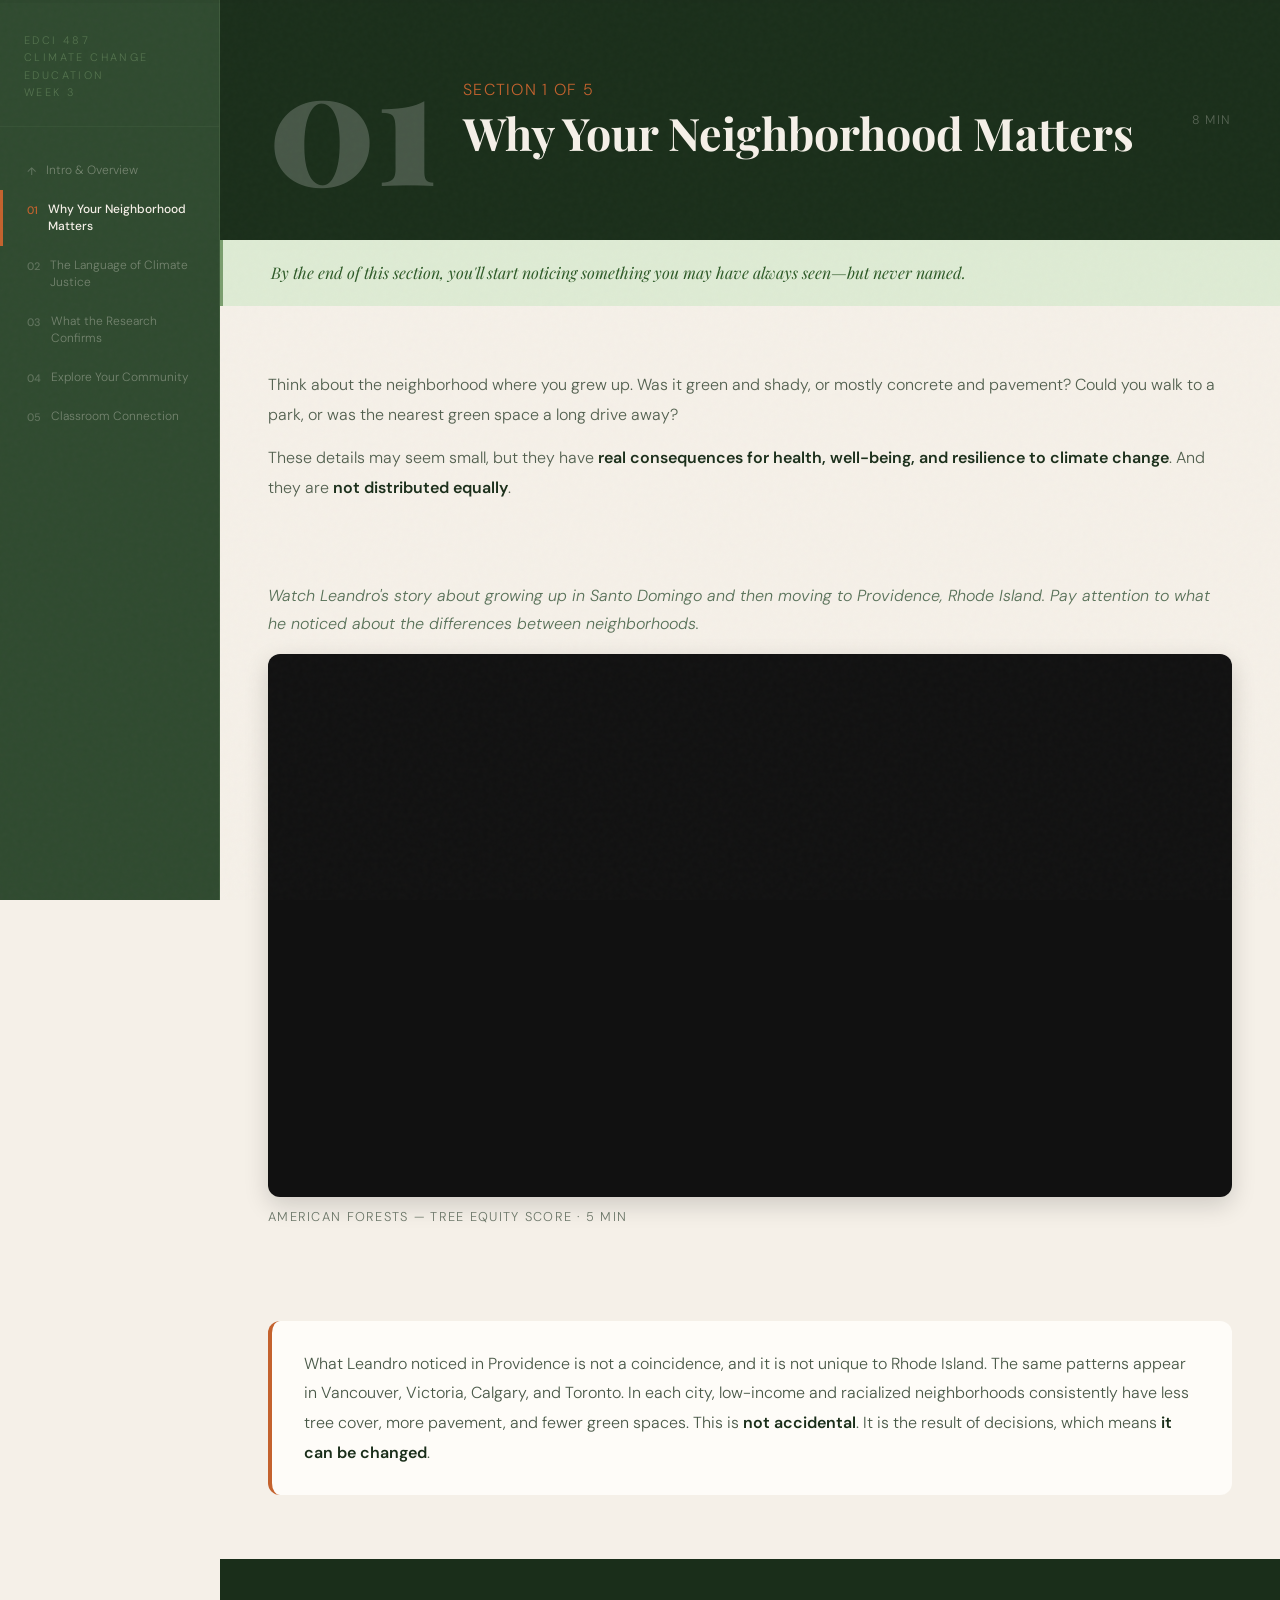
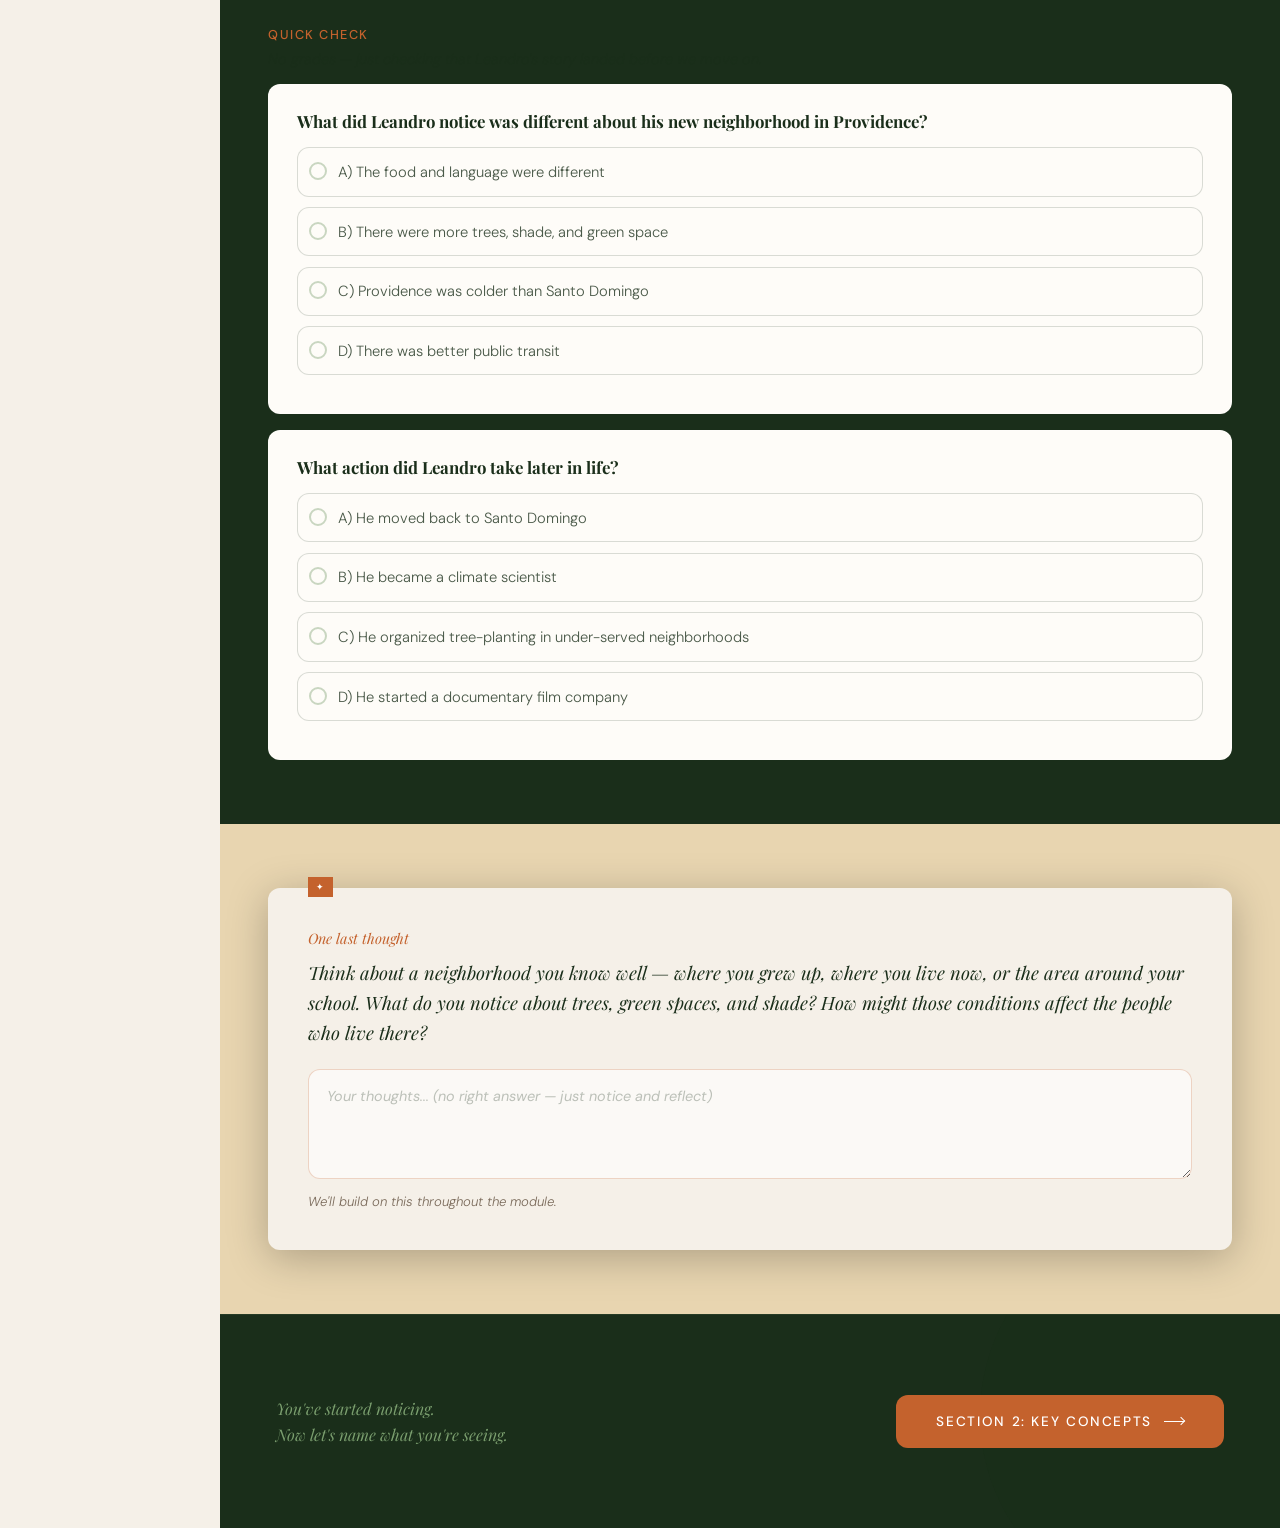
==== section1.html @ ee35823c "feat: first commit" ====
<!DOCTYPE html>
<html lang="en">
<head>
<meta charset="UTF-8"/>
<meta name="viewport" content="width=device-width, initial-scale=1.0"/>
<title>Section 1: Why Your Neighborhood Matters — EDCI 487 Week 3</title>
<link href="https://fonts.googleapis.com/css2?family=Playfair+Display:ital,wght@0,400;0,700;0,900;1,400;1,700&family=DM+Sans:ital,wght@0,300;0,400;0,500;1,300&display=swap" rel="stylesheet"/>
<style>
:root {
  --forest:#1a2e1a;
  --near-black:#1c1a14;
  --moss:#4a6741;
  --earth:#3d2b1f;
  --earth-soft:#4a3425;
  --sage:#7a9e6e;
  --sage-pale:#deebd4;
  --clay:#c4622d;
  --ember:#e8874a;
  --sand:#e8d5b0;
  --cream:#f5f0e8;
  --white:#fefcf8;
  --text:#1a2e1a;
  --muted:#7a6a5a;
}

*,*::before,*::after{box-sizing:border-box;margin:0;padding:0}
html{scroll-behavior:smooth}
body{font-family:'DM Sans',sans-serif;font-weight:300;background:var(--cream);color:var(--text);overflow-x:hidden}

body::after{
  content:'';position:fixed;inset:0;
  background-image:url("data:image/svg+xml,%3Csvg viewBox='0 0 200 200' xmlns='http://www.w3.org/2000/svg'%3E%3Cfilter id='n'%3E%3CfeTurbulence type='fractalNoise' baseFrequency='0.9' numOctaves='4' stitchTiles='stitch'/%3E%3C/filter%3E%3Crect width='100%25' height='100%25' filter='url(%23n)' opacity='0.025'/%3E%3C/svg%3E");
  pointer-events:none;z-index:999;
}

.progress-bar{position:fixed;top:0;left:0;right:0;height:3px;background:rgba(26,46,26,0.08);z-index:200}
.progress-fill{height:100%;width:0%;background:linear-gradient(90deg,var(--clay),var(--ember));transition:width .15s ease}

.sidebar{position:fixed;top:0;left:0;width:220px;height:100vh;background:#2f4a2f;border-right:1px solid rgba(122,158,110,0.2);z-index:100;display:flex;flex-direction:column;padding:2rem 0;overflow-y:auto}
.sidebar-logo{font-size:.68rem;letter-spacing:.22em;text-transform:uppercase;color:rgba(122,158,110,0.5);padding:0 1.5rem 1.5rem;border-bottom:1px solid rgba(122,158,110,0.1);margin-bottom:1.5rem;line-height:1.6}
.nav-item{display:flex;align-items:flex-start;gap:.6rem;padding:.7rem 1.5rem;text-decoration:none;border-left:3px solid transparent;transition:all .2s;cursor:pointer}
.nav-item:hover{background:rgba(245,240,232,0.04)}
.nav-item.active{border-left-color:var(--clay)}
.nav-num{font-size:.68rem;font-weight:500;color:rgba(245,240,232,0.25);flex-shrink:0;margin-top:2px}
.nav-item.active .nav-num{color:var(--clay)}
.nav-label{font-size:.75rem;font-weight:300;line-height:1.4;color:rgba(245,240,232,0.35)}
.nav-item.active .nav-label{color:var(--cream);font-weight:500}

.main{margin-left:220px;min-height:100vh}
.block-inner{width:min(980px,100%);margin:0 auto}

.section-header{background:var(--forest);padding:2.5rem 3rem}
.section-header-row{display:flex;align-items:center;gap:1.5rem;text-align:left}
.sh-number{font-family:'Playfair Display',serif;font-size:10rem;font-weight:900;color:rgba(255,255,255,0.2);line-height:1;flex-shrink:0;user-select:none}
.sh-center{flex:1}
.sh-label{font-size:1rem;letter-spacing:.08em;text-transform:uppercase;color:var(--clay);margin-bottom:.35rem}
.sh-title{font-family:'Playfair Display',serif;font-size:2.8rem;font-weight:700;color:var(--cream);line-height:1.25}
.sh-time{font-size:.78rem;letter-spacing:.12em;text-transform:uppercase;color:rgba(245,240,232,0.28);flex-shrink:0;align-self:center}

.obj-callout{background:var(--sage-pale);border-left:3px solid var(--sage);padding:1.25rem 3rem}
.obj-callout p{font-family:'Playfair Display',serif;font-style:italic;font-size:1rem;color:#2d5a27;line-height:1.65}

.intro-block{background:var(--cream);padding:4rem 3rem 1rem}
.intro-block p{font-size:1rem;line-height:1.85;color:rgba(26,46,26,0.75);margin-bottom:.85rem}
.intro-block p:last-child{margin-bottom:0}
.intro-block strong{color:#1a2e1a;font-weight:600}

.video-block{background:var(--cream);padding:4rem 3rem 2rem}
.pre-watch{font-style:italic;color:#566f56;line-height:1.75;margin-bottom:1rem}
.video-wrap{aspect-ratio:16/9;background:#111;border-radius:12px;overflow:hidden;box-shadow:0 8px 24px rgba(0,0,0,0.16)}
.video-wrap iframe{width:100%;height:100%;border:0;display:block}
.video-label{margin-top:.7rem;font-size:.8rem;letter-spacing:.1em;text-transform:uppercase;color:#6a7567}

.bridge-block{background:var(--cream);padding:4rem 3rem}
.bridge-inner{border-left:4px solid var(--clay);background:var(--white);padding:1.75rem 2rem;border-radius:12px}
.bridge-copy{font-size:1rem;line-height:1.85;color:rgba(26,46,26,0.8);font-weight:300}
.bridge-copy strong{
  font-weight:600;
  color:#1a2e1a;
}

.quiz-section{background:#1a2e1a;padding:4rem 3rem}
.quiz-head{margin-bottom:1rem}
.quiz-kicker{display:inline-block;font-size:.8rem;letter-spacing:.12em;text-transform:uppercase;color:var(--clay);font-weight:500;margin-bottom:.45rem}
.quiz-sub{font-size:.9rem;color:rgba(26,46,26,0.78);font-style:italic}

.question-card{border:1px solid rgba(255,255,255,0.1);border-radius:12px;background:#fefcf8;padding:1.5rem 1.75rem;margin-top:1rem;transition:opacity .28s ease,transform .28s ease}
.question-card.muted{opacity:1;filter:none;transform:none}
.question-title{font-family:'Playfair Display',serif;font-size:1.05rem;font-weight:700;color:#1a2e1a;margin-bottom:.8rem;line-height:1.5}
.options{display:grid;gap:.65rem}
.option{position:relative;display:flex;align-items:flex-start;gap:.7rem;border:1px solid rgba(26,46,26,0.16);background:var(--white);border-radius:12px;padding:.85rem .85rem .85rem .7rem;cursor:pointer;transition:border-color .18s ease,background-color .18s ease,box-shadow .18s ease;font-family:'DM Sans',sans-serif;font-weight:300;font-size:.92rem;color:rgba(26,46,26,0.8)}
input[type="radio"]{
  appearance:none;
  -webkit-appearance:none;
  width:18px;
  height:18px;
  border-radius:50%;
  border:2px solid rgba(122,158,110,0.4);
  flex-shrink:0;
  cursor:pointer;
  transition:all .2s;
}
input[type="radio"]:checked{
  border-color:#c4622d;
  background:#c4622d;
  box-shadow:inset 0 0 0 3px white;
}
.option.selected{border-color:var(--clay);box-shadow:0 0 0 2px rgba(196,98,45,0.12)}
.option.correct{border-color:#4a7c4a;background:#e8f5e8;color:#1f3a1f}
.option.incorrect{border-color:#c4622d;background:#fdf3e3;color:#55321e}
.state-icon{margin-left:auto;font-weight:700;font-size:1rem;line-height:1;opacity:0;transform:translateX(-4px);transition:opacity .18s ease,transform .18s ease}
.option.correct .state-icon,.option.incorrect .state-icon{opacity:1;transform:translateX(0)}

.confirm-btn{width:100%;margin-top:.85rem;border:0;border-radius:12px;background:var(--clay);color:#fff;font-family:'DM Sans',sans-serif;font-weight:500;font-size:.85rem;letter-spacing:.08em;text-transform:uppercase;padding:.82rem 1rem;cursor:pointer;transition:background-color .16s ease,transform .16s ease;display:none}
.confirm-btn:hover{background:#af5220;transform:translateY(-1px)}
.confirm-btn:disabled{cursor:default;opacity:.72;transform:none}

.feedback{margin-top:.75rem;border:1px solid transparent;border-radius:12px;padding:0;max-height:0;overflow:hidden;opacity:0;transform:translateY(-8px);transition:max-height .3s ease,opacity .28s ease,transform .28s ease,padding .28s ease;font-size:.92rem;line-height:1.6}
.feedback.show{padding:.85rem .95rem;max-height:180px;opacity:1;transform:translateY(0)}
.feedback.correct{background:#e8f5e8;border-color:#4a7c4a;color:#1a2e1a}
.feedback.incorrect{background:#fdf3e3;border-color:#c4622d;color:#2a1f14}

.reflection-section{background:#e8d5b0;padding:4rem 3rem}
.reflection-inner{max-width:none;position:relative;z-index:1}
.reflect-wrap{background:var(--cream);padding:2.5rem;margin-top:0;box-shadow:0 8px 40px rgba(0,0,0,0.25);border-radius:12px;position:relative}
.reflect-wrap::before{content:'✦';position:absolute;top:-0.7rem;left:2.5rem;background:var(--clay);color:#fff;font-size:.55rem;padding:.25rem .5rem;letter-spacing:.1em}
.reflection-label{font-family:'Playfair Display',serif;font-style:italic;font-size:.9rem;color:var(--clay);margin-bottom:.6rem}
.reflection-prompt{font-family:'Playfair Display',serif;font-style:italic;font-size:clamp(1rem,2vw,1.15rem);color:var(--forest);line-height:1.65;margin-bottom:1.25rem}
#reflection-text{width:100%;min-height:110px;background:rgba(255,255,255,0.6);border:1px solid rgba(196,98,45,0.25);padding:.9rem 1.1rem;font-family:'DM Sans',sans-serif;font-style:italic;font-size:.9rem;color:#1a2e1a;resize:vertical;outline:none;transition:border-color .2s;line-height:1.7;border-radius:12px}
#reflection-text:focus{border-color:var(--clay)}
#reflection-text::placeholder{color:rgba(26,46,26,0.28)}
.reflection-note{margin-top:.6rem;font-size:.82rem;font-style:italic;color:#7a6a5a}

.continue-bar{background:#1a2e1a;padding:5rem 3.5rem;display:flex;align-items:center;justify-content:space-between;gap:3rem;position:relative;overflow:hidden;border-top:1px solid rgba(122,158,110,0.12)}
.continue-bar::after{content:'';position:absolute;right:-100px;top:-100px;width:400px;height:400px;border-radius:50%;background:rgba(26,46,26,0.3);pointer-events:none}
.continue-row{display:flex;justify-content:space-between;align-items:center;gap:3rem;position:relative;z-index:1;width:100%}
.continue-hint{font-family:'Playfair Display',serif;font-style:italic;font-size:1rem;color:#7a9e6e;line-height:1.6;max-width:380px}
.continue-btn{display:inline-flex;align-items:center;gap:.75rem;background:var(--clay);color:#fff;border:none;border-radius:12px;padding:1.1rem 2.5rem;font-family:'DM Sans',sans-serif;font-size:.85rem;font-weight:500;letter-spacing:.12em;text-transform:uppercase;cursor:pointer;transition:background .25s ease,transform .25s ease;flex-shrink:0;text-decoration:none}
.continue-btn:hover{background:var(--ember);transform:translateX(4px)}
.btn-arrow{width:20px;height:1px;background:currentColor;position:relative;transition:width .25s ease;flex-shrink:0}
.continue-btn:hover .btn-arrow{width:28px}
.btn-arrow::after{content:'';position:absolute;right:0;top:-3px;width:6px;height:6px;border-right:1px solid currentColor;border-top:1px solid currentColor;transform:rotate(45deg)}

.reveal{opacity:0;transform:translateY(18px);transition:opacity .65s ease,transform .65s ease}
.reveal.visible{opacity:1;transform:translateY(0)}

@media (max-width: 1100px){.cards-grid{grid-template-columns:repeat(2,1fr)}}
@media (max-width: 768px){
  .sidebar{display:none}
  .main{margin-left:0}
  .section-header,.obj-callout,.intro-block,.video-block,.bridge-block,.quiz-section,.reflection-section,.continue-bar{padding-left:1.5rem;padding-right:1.5rem}
  .cards-grid{grid-template-columns:1fr}
  .continue-row{flex-direction:column;align-items:flex-start}
  .reflect-wrap{padding:1.5rem 1.25rem}
  .reflect-wrap::before{left:1.25rem}
}
</style>
</head>
<body>
<div class="progress-bar"><div class="progress-fill" id="progress"></div></div>

<aside class="sidebar">
  <div class="sidebar-logo">EDCI 487<br>Climate Change Education<br>Week 3</div>
  <a class="nav-item" href="week3-intro.html"><span class="nav-num">↑</span><span class="nav-label">Intro &amp; Overview</span></a>
  <a class="nav-item active" href="section1.html#section1"><span class="nav-num">01</span><span class="nav-label">Why Your Neighborhood Matters</span></a>
  <a class="nav-item" href="section2.html"><span class="nav-num">02</span><span class="nav-label">The Language of Climate Justice</span></a>
  <a class="nav-item" href="section3.html"><span class="nav-num">03</span><span class="nav-label">What the Research Confirms</span></a>
  <a class="nav-item" href="section4.html"><span class="nav-num">04</span><span class="nav-label">Explore Your Community</span></a>
  <a class="nav-item" href="section5.html"><span class="nav-num">05</span><span class="nav-label">Classroom Connection</span></a>
</aside>

<main class="main" id="section1">
  <div class="section-header">
    <div class="block-inner section-header-row">
      <div class="sh-number">01</div>
      <div class="sh-center">
        <div class="sh-label">Section 1 of 5</div>
        <div class="sh-title">Why Your Neighborhood Matters</div>
      </div>
      <div class="sh-time">8 min</div>
    </div>
  </div>

  <div class="obj-callout"><div class="block-inner"><p>By the end of this section, you'll start noticing something you may have always seen—but never named.</p></div></div>

  <div class="intro-block reveal"><div class="block-inner">
    <p>Think about the neighborhood where you grew up. Was it green and shady, or mostly concrete and pavement? Could you walk to a park, or was the nearest green space a long drive away?</p>
    <p>These details may seem small, but they have <strong>real consequences for health, well-being, and resilience to climate change</strong>. And they are <strong>not distributed equally</strong>.</p>
  </div></div>

  <div class="video-block reveal"><div class="block-inner">
    <p class="pre-watch">Watch Leandro's story about growing up in Santo Domingo and then moving to Providence, Rhode Island. Pay attention to what he noticed about the differences between neighborhoods.</p>
    <div class="video-wrap">
      <iframe src="https://www.youtube-nocookie.com/embed/nOJtEMevtkQ?rel=0&modestbranding=1&playsinline=1" title="American Forests — Tree Equity Score" allow="accelerometer; autoplay; clipboard-write; encrypted-media; gyroscope; picture-in-picture; web-share" referrerpolicy="origin" allowfullscreen></iframe>
    </div>
    <p class="video-label">American Forests — Tree Equity Score · 5 min</p>
  </div></div>

  <div class="bridge-block reveal"><div class="block-inner">
    <div class="bridge-inner"><p class="bridge-copy">What Leandro noticed in Providence is not a coincidence, and it is not unique to Rhode Island. The same patterns appear in Vancouver, Victoria, Calgary, and Toronto. In each city, low-income and racialized neighborhoods consistently have less tree cover, more pavement, and fewer green spaces. This is <strong>not accidental</strong>. It is the result of decisions, which means <strong>it can be changed</strong>.</p></div>
  </div></div>

  <div class="quiz-section reveal">
    <div class="block-inner">
      <div class="quiz-head">
        <span class="quiz-kicker">Quick Check</span>
        <p class="quiz-sub">No grades — just checking that Leandro's story landed before we move on.</p>
      </div>

      <article class="question-card" data-question="q1" data-correct="b">
        <h3 class="question-title">What did Leandro notice was different about his new neighborhood in Providence?</h3>
        <div class="options">
          <label class="option" data-option="a"><input type="radio" name="q1" value="a" />A) The food and language were different<span class="state-icon"></span></label>
          <label class="option" data-option="b"><input type="radio" name="q1" value="b" />B) There were more trees, shade, and green space<span class="state-icon"></span></label>
          <label class="option" data-option="c"><input type="radio" name="q1" value="c" />C) Providence was colder than Santo Domingo<span class="state-icon"></span></label>
          <label class="option" data-option="d"><input type="radio" name="q1" value="d" />D) There was better public transit<span class="state-icon"></span></label>
        </div>
        <button class="confirm-btn" type="button">Confirm Answer</button>
        <div class="feedback" aria-live="polite"></div>
      </article>

      <article class="question-card muted" data-question="q2" data-correct="c" id="q2-card" aria-disabled="true">
        <h3 class="question-title">What action did Leandro take later in life?</h3>
        <div class="options">
          <label class="option" data-option="a"><input type="radio" name="q2" value="a" />A) He moved back to Santo Domingo<span class="state-icon"></span></label>
          <label class="option" data-option="b"><input type="radio" name="q2" value="b" />B) He became a climate scientist<span class="state-icon"></span></label>
          <label class="option" data-option="c"><input type="radio" name="q2" value="c" />C) He organized tree-planting in under-served neighborhoods<span class="state-icon"></span></label>
          <label class="option" data-option="d"><input type="radio" name="q2" value="d" />D) He started a documentary film company<span class="state-icon"></span></label>
        </div>
        <button class="confirm-btn" type="button">Confirm Answer</button>
        <div class="feedback" aria-live="polite"></div>
      </article>
    </div>
  </div>

  <div class="reflection-section reveal"><div class="block-inner reflection-inner">
    <div class="reflect-wrap">
      <p class="reflection-label">One last thought</p>
      <p class="reflection-prompt">Think about a neighborhood you know well — where you grew up, where you live now, or the area around your school. What do you notice about trees, green spaces, and shade? How might those conditions affect the people who live there?</p>
      <label for="reflection-text" style="position:absolute;left:-9999px;">Reflection</label>
      <textarea id="reflection-text" placeholder="Your thoughts... (no right answer — just notice and reflect)"></textarea>
      <p class="reflection-note">We'll build on this throughout the module.</p>
    </div>
  </div></div>

  <div class="continue-bar reveal"><div class="block-inner continue-row">
    <div class="continue-hint">You've started noticing.<br>Now let's name what you're seeing.</div>
    <a class="continue-btn" href="section2.html">Section 2: Key Concepts <span class="btn-arrow"></span></a>
  </div></div>
</main>

<script>
const feedbackText = {
  q1: {
    correct: "Exactly — Leandro felt the difference physically. More trees, more shade, more life.",
    incorrect: "Think about what Leandro described feeling in his body when he arrived in Providence. The answer is about the physical environment."
  },
  q2: {
    correct: "Right — he didn't just notice the problem. He did something about it. That's the model.",
    incorrect: "Rewind to the second half of the video — what did Leandro actually do in his community to address what he noticed?"
  }
};

const cards = [...document.querySelectorAll('.question-card')];

function unlockQ2() {
  const q2 = document.getElementById('q2-card');
  if (!q2) return;
  q2.classList.remove('muted');
  q2.removeAttribute('aria-disabled');
  q2.querySelectorAll('input[type="radio"]').forEach((radio) => {
    radio.disabled = false;
  });
}

function lockCard(card) {
  const radios = card.querySelectorAll('input[type="radio"]');
  radios.forEach((radio) => { radio.disabled = true; });
  const button = card.querySelector('.confirm-btn');
  button.disabled = true;
}

function handleSelection(card) {
  const options = card.querySelectorAll('.option');
  const selected = card.querySelector('input[type="radio"]:checked');
  const button = card.querySelector('.confirm-btn');
  options.forEach((option) => {
    option.classList.toggle('selected', selected && option.dataset.option === selected.value);
  });
  button.style.display = selected ? 'block' : 'none';
}

function showFeedback(card, isCorrect, questionKey) {
  const panel = card.querySelector('.feedback');
  panel.classList.remove('correct', 'incorrect');
  panel.classList.add('show', isCorrect ? 'correct' : 'incorrect');
  panel.textContent = isCorrect ? feedbackText[questionKey].correct : feedbackText[questionKey].incorrect;
}

function applyResultStyles(card, selectedValue, correctValue) {
  const options = card.querySelectorAll('.option');
  options.forEach((option) => {
    const icon = option.querySelector('.state-icon');
    icon.textContent = '';
    if (option.dataset.option === selectedValue && selectedValue === correctValue) {
      option.classList.add('correct');
      icon.textContent = '✓';
    } else if (option.dataset.option === selectedValue && selectedValue !== correctValue) {
      option.classList.add('incorrect');
      icon.textContent = '✗';
    } else if (selectedValue !== correctValue && option.dataset.option === correctValue) {
      option.classList.add('correct');
      icon.textContent = '✓';
    }
  });
}

cards.forEach((card) => {
  const questionKey = card.dataset.question;
  const correctValue = card.dataset.correct;
  const radios = card.querySelectorAll('input[type="radio"]');
  const button = card.querySelector('.confirm-btn');

  if (questionKey === 'q2') {
    radios.forEach((radio) => { radio.disabled = true; });
  }

  radios.forEach((radio) => {
    radio.addEventListener('change', () => handleSelection(card));
  });

  button.addEventListener('click', () => {
    const selected = card.querySelector('input[type="radio"]:checked');
    if (!selected) return;
    const isCorrect = selected.value === correctValue;
    applyResultStyles(card, selected.value, correctValue);
    showFeedback(card, isCorrect, questionKey);
    lockCard(card);
    if (questionKey === 'q1') unlockQ2();
  });
});

const observer = new IntersectionObserver((entries, obs) => {
  entries.forEach((entry) => {
    if (entry.isIntersecting) {
      entry.target.classList.add('visible');
      obs.unobserve(entry.target);
    }
  });
}, { threshold: 0.08 });

document.querySelectorAll('.reveal').forEach((el) => observer.observe(el));

window.addEventListener('scroll', () => {
  const pct = Math.round((window.scrollY / (document.body.scrollHeight - window.innerHeight)) * 100);
  document.getElementById('progress').style.width = pct + '%';
});
</script>
</body>
</html>
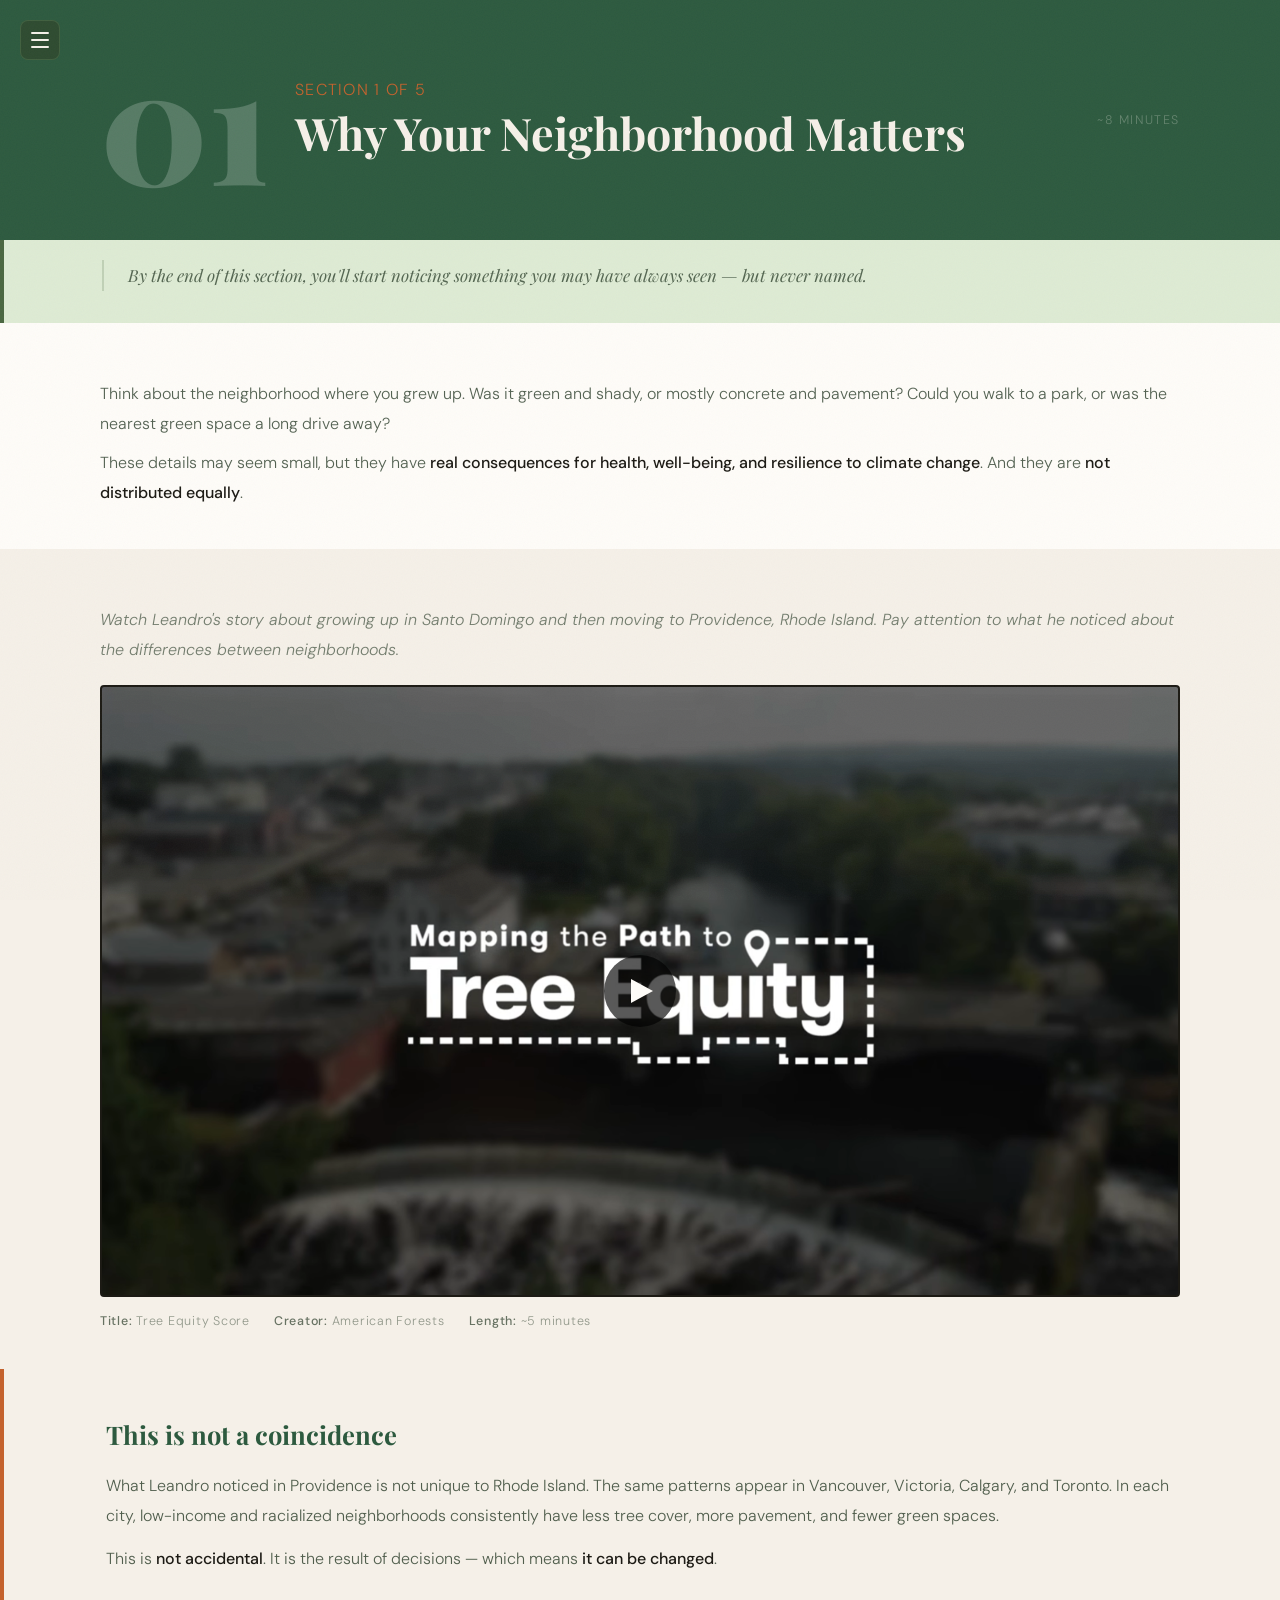
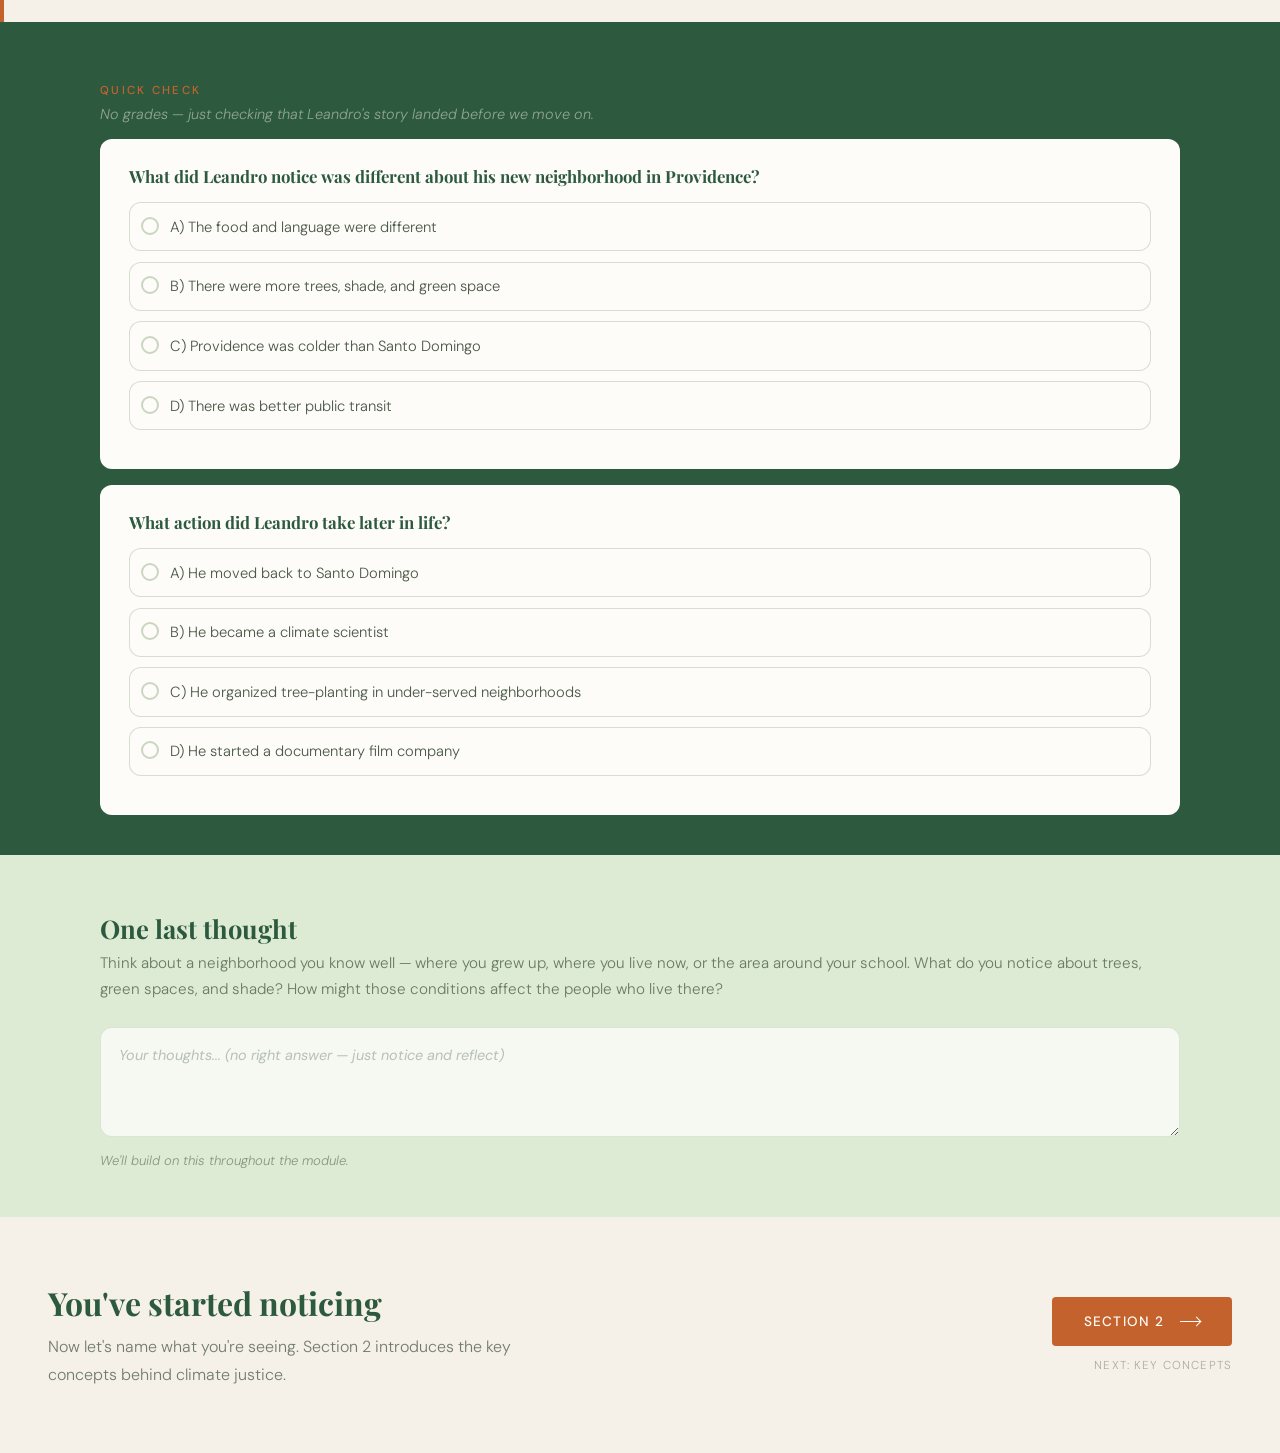
==== commit 0ae8a55b: "Redesign all pages with new template visual system - Unified hamburger toggle sidebar across all pag" ====
--- a/section1.html
+++ b/section1.html
@@ -1,360 +1,429 @@
 <!DOCTYPE html>
 <html lang="en">
 <head>
-<meta charset="UTF-8"/>
-<meta name="viewport" content="width=device-width, initial-scale=1.0"/>
-<title>Section 1: Why Your Neighborhood Matters — EDCI 487 Week 3</title>
-<link href="https://fonts.googleapis.com/css2?family=Playfair+Display:ital,wght@0,400;0,700;0,900;1,400;1,700&family=DM+Sans:ital,wght@0,300;0,400;0,500;1,300&display=swap" rel="stylesheet"/>
-<style>
-:root {
-  --forest:#1a2e1a;
-  --near-black:#1c1a14;
-  --moss:#4a6741;
-  --earth:#3d2b1f;
-  --earth-soft:#4a3425;
-  --sage:#7a9e6e;
-  --sage-pale:#deebd4;
-  --clay:#c4622d;
-  --ember:#e8874a;
-  --sand:#e8d5b0;
-  --cream:#f5f0e8;
-  --white:#fefcf8;
-  --text:#1a2e1a;
-  --muted:#7a6a5a;
-}
-
-*,*::before,*::after{box-sizing:border-box;margin:0;padding:0}
-html{scroll-behavior:smooth}
-body{font-family:'DM Sans',sans-serif;font-weight:300;background:var(--cream);color:var(--text);overflow-x:hidden}
-
-body::after{
-  content:'';position:fixed;inset:0;
-  background-image:url("data:image/svg+xml,%3Csvg viewBox='0 0 200 200' xmlns='http://www.w3.org/2000/svg'%3E%3Cfilter id='n'%3E%3CfeTurbulence type='fractalNoise' baseFrequency='0.9' numOctaves='4' stitchTiles='stitch'/%3E%3C/filter%3E%3Crect width='100%25' height='100%25' filter='url(%23n)' opacity='0.025'/%3E%3C/svg%3E");
-  pointer-events:none;z-index:999;
-}
-
-.progress-bar{position:fixed;top:0;left:0;right:0;height:3px;background:rgba(26,46,26,0.08);z-index:200}
-.progress-fill{height:100%;width:0%;background:linear-gradient(90deg,var(--clay),var(--ember));transition:width .15s ease}
-
-.sidebar{position:fixed;top:0;left:0;width:220px;height:100vh;background:#2f4a2f;border-right:1px solid rgba(122,158,110,0.2);z-index:100;display:flex;flex-direction:column;padding:2rem 0;overflow-y:auto}
-.sidebar-logo{font-size:.68rem;letter-spacing:.22em;text-transform:uppercase;color:rgba(122,158,110,0.5);padding:0 1.5rem 1.5rem;border-bottom:1px solid rgba(122,158,110,0.1);margin-bottom:1.5rem;line-height:1.6}
-.nav-item{display:flex;align-items:flex-start;gap:.6rem;padding:.7rem 1.5rem;text-decoration:none;border-left:3px solid transparent;transition:all .2s;cursor:pointer}
-.nav-item:hover{background:rgba(245,240,232,0.04)}
-.nav-item.active{border-left-color:var(--clay)}
-.nav-num{font-size:.68rem;font-weight:500;color:rgba(245,240,232,0.25);flex-shrink:0;margin-top:2px}
-.nav-item.active .nav-num{color:var(--clay)}
-.nav-label{font-size:.75rem;font-weight:300;line-height:1.4;color:rgba(245,240,232,0.35)}
-.nav-item.active .nav-label{color:var(--cream);font-weight:500}
-
-.main{margin-left:220px;min-height:100vh}
-.block-inner{width:min(980px,100%);margin:0 auto}
-
-.section-header{background:var(--forest);padding:2.5rem 3rem}
-.section-header-row{display:flex;align-items:center;gap:1.5rem;text-align:left}
-.sh-number{font-family:'Playfair Display',serif;font-size:10rem;font-weight:900;color:rgba(255,255,255,0.2);line-height:1;flex-shrink:0;user-select:none}
-.sh-center{flex:1}
-.sh-label{font-size:1rem;letter-spacing:.08em;text-transform:uppercase;color:var(--clay);margin-bottom:.35rem}
-.sh-title{font-family:'Playfair Display',serif;font-size:2.8rem;font-weight:700;color:var(--cream);line-height:1.25}
-.sh-time{font-size:.78rem;letter-spacing:.12em;text-transform:uppercase;color:rgba(245,240,232,0.28);flex-shrink:0;align-self:center}
-
-.obj-callout{background:var(--sage-pale);border-left:3px solid var(--sage);padding:1.25rem 3rem}
-.obj-callout p{font-family:'Playfair Display',serif;font-style:italic;font-size:1rem;color:#2d5a27;line-height:1.65}
-
-.intro-block{background:var(--cream);padding:4rem 3rem 1rem}
-.intro-block p{font-size:1rem;line-height:1.85;color:rgba(26,46,26,0.75);margin-bottom:.85rem}
-.intro-block p:last-child{margin-bottom:0}
-.intro-block strong{color:#1a2e1a;font-weight:600}
-
-.video-block{background:var(--cream);padding:4rem 3rem 2rem}
-.pre-watch{font-style:italic;color:#566f56;line-height:1.75;margin-bottom:1rem}
-.video-wrap{aspect-ratio:16/9;background:#111;border-radius:12px;overflow:hidden;box-shadow:0 8px 24px rgba(0,0,0,0.16)}
-.video-wrap iframe{width:100%;height:100%;border:0;display:block}
-.video-label{margin-top:.7rem;font-size:.8rem;letter-spacing:.1em;text-transform:uppercase;color:#6a7567}
-
-.bridge-block{background:var(--cream);padding:4rem 3rem}
-.bridge-inner{border-left:4px solid var(--clay);background:var(--white);padding:1.75rem 2rem;border-radius:12px}
-.bridge-copy{font-size:1rem;line-height:1.85;color:rgba(26,46,26,0.8);font-weight:300}
-.bridge-copy strong{
-  font-weight:600;
-  color:#1a2e1a;
-}
-
-.quiz-section{background:#1a2e1a;padding:4rem 3rem}
-.quiz-head{margin-bottom:1rem}
-.quiz-kicker{display:inline-block;font-size:.8rem;letter-spacing:.12em;text-transform:uppercase;color:var(--clay);font-weight:500;margin-bottom:.45rem}
-.quiz-sub{font-size:.9rem;color:rgba(26,46,26,0.78);font-style:italic}
-
-.question-card{border:1px solid rgba(255,255,255,0.1);border-radius:12px;background:#fefcf8;padding:1.5rem 1.75rem;margin-top:1rem;transition:opacity .28s ease,transform .28s ease}
-.question-card.muted{opacity:1;filter:none;transform:none}
-.question-title{font-family:'Playfair Display',serif;font-size:1.05rem;font-weight:700;color:#1a2e1a;margin-bottom:.8rem;line-height:1.5}
-.options{display:grid;gap:.65rem}
-.option{position:relative;display:flex;align-items:flex-start;gap:.7rem;border:1px solid rgba(26,46,26,0.16);background:var(--white);border-radius:12px;padding:.85rem .85rem .85rem .7rem;cursor:pointer;transition:border-color .18s ease,background-color .18s ease,box-shadow .18s ease;font-family:'DM Sans',sans-serif;font-weight:300;font-size:.92rem;color:rgba(26,46,26,0.8)}
-input[type="radio"]{
-  appearance:none;
-  -webkit-appearance:none;
-  width:18px;
-  height:18px;
-  border-radius:50%;
-  border:2px solid rgba(122,158,110,0.4);
-  flex-shrink:0;
-  cursor:pointer;
-  transition:all .2s;
-}
-input[type="radio"]:checked{
-  border-color:#c4622d;
-  background:#c4622d;
-  box-shadow:inset 0 0 0 3px white;
-}
-.option.selected{border-color:var(--clay);box-shadow:0 0 0 2px rgba(196,98,45,0.12)}
-.option.correct{border-color:#4a7c4a;background:#e8f5e8;color:#1f3a1f}
-.option.incorrect{border-color:#c4622d;background:#fdf3e3;color:#55321e}
-.state-icon{margin-left:auto;font-weight:700;font-size:1rem;line-height:1;opacity:0;transform:translateX(-4px);transition:opacity .18s ease,transform .18s ease}
-.option.correct .state-icon,.option.incorrect .state-icon{opacity:1;transform:translateX(0)}
-
-.confirm-btn{width:100%;margin-top:.85rem;border:0;border-radius:12px;background:var(--clay);color:#fff;font-family:'DM Sans',sans-serif;font-weight:500;font-size:.85rem;letter-spacing:.08em;text-transform:uppercase;padding:.82rem 1rem;cursor:pointer;transition:background-color .16s ease,transform .16s ease;display:none}
-.confirm-btn:hover{background:#af5220;transform:translateY(-1px)}
-.confirm-btn:disabled{cursor:default;opacity:.72;transform:none}
-
-.feedback{margin-top:.75rem;border:1px solid transparent;border-radius:12px;padding:0;max-height:0;overflow:hidden;opacity:0;transform:translateY(-8px);transition:max-height .3s ease,opacity .28s ease,transform .28s ease,padding .28s ease;font-size:.92rem;line-height:1.6}
-.feedback.show{padding:.85rem .95rem;max-height:180px;opacity:1;transform:translateY(0)}
-.feedback.correct{background:#e8f5e8;border-color:#4a7c4a;color:#1a2e1a}
-.feedback.incorrect{background:#fdf3e3;border-color:#c4622d;color:#2a1f14}
-
-.reflection-section{background:#e8d5b0;padding:4rem 3rem}
-.reflection-inner{max-width:none;position:relative;z-index:1}
-.reflect-wrap{background:var(--cream);padding:2.5rem;margin-top:0;box-shadow:0 8px 40px rgba(0,0,0,0.25);border-radius:12px;position:relative}
-.reflect-wrap::before{content:'✦';position:absolute;top:-0.7rem;left:2.5rem;background:var(--clay);color:#fff;font-size:.55rem;padding:.25rem .5rem;letter-spacing:.1em}
-.reflection-label{font-family:'Playfair Display',serif;font-style:italic;font-size:.9rem;color:var(--clay);margin-bottom:.6rem}
-.reflection-prompt{font-family:'Playfair Display',serif;font-style:italic;font-size:clamp(1rem,2vw,1.15rem);color:var(--forest);line-height:1.65;margin-bottom:1.25rem}
-#reflection-text{width:100%;min-height:110px;background:rgba(255,255,255,0.6);border:1px solid rgba(196,98,45,0.25);padding:.9rem 1.1rem;font-family:'DM Sans',sans-serif;font-style:italic;font-size:.9rem;color:#1a2e1a;resize:vertical;outline:none;transition:border-color .2s;line-height:1.7;border-radius:12px}
-#reflection-text:focus{border-color:var(--clay)}
-#reflection-text::placeholder{color:rgba(26,46,26,0.28)}
-.reflection-note{margin-top:.6rem;font-size:.82rem;font-style:italic;color:#7a6a5a}
-
-.continue-bar{background:#1a2e1a;padding:5rem 3.5rem;display:flex;align-items:center;justify-content:space-between;gap:3rem;position:relative;overflow:hidden;border-top:1px solid rgba(122,158,110,0.12)}
-.continue-bar::after{content:'';position:absolute;right:-100px;top:-100px;width:400px;height:400px;border-radius:50%;background:rgba(26,46,26,0.3);pointer-events:none}
-.continue-row{display:flex;justify-content:space-between;align-items:center;gap:3rem;position:relative;z-index:1;width:100%}
-.continue-hint{font-family:'Playfair Display',serif;font-style:italic;font-size:1rem;color:#7a9e6e;line-height:1.6;max-width:380px}
-.continue-btn{display:inline-flex;align-items:center;gap:.75rem;background:var(--clay);color:#fff;border:none;border-radius:12px;padding:1.1rem 2.5rem;font-family:'DM Sans',sans-serif;font-size:.85rem;font-weight:500;letter-spacing:.12em;text-transform:uppercase;cursor:pointer;transition:background .25s ease,transform .25s ease;flex-shrink:0;text-decoration:none}
-.continue-btn:hover{background:var(--ember);transform:translateX(4px)}
-.btn-arrow{width:20px;height:1px;background:currentColor;position:relative;transition:width .25s ease;flex-shrink:0}
-.continue-btn:hover .btn-arrow{width:28px}
-.btn-arrow::after{content:'';position:absolute;right:0;top:-3px;width:6px;height:6px;border-right:1px solid currentColor;border-top:1px solid currentColor;transform:rotate(45deg)}
-
-.reveal{opacity:0;transform:translateY(18px);transition:opacity .65s ease,transform .65s ease}
-.reveal.visible{opacity:1;transform:translateY(0)}
-
-@media (max-width: 1100px){.cards-grid{grid-template-columns:repeat(2,1fr)}}
-@media (max-width: 768px){
-  .sidebar{display:none}
-  .main{margin-left:0}
-  .section-header,.obj-callout,.intro-block,.video-block,.bridge-block,.quiz-section,.reflection-section,.continue-bar{padding-left:1.5rem;padding-right:1.5rem}
-  .cards-grid{grid-template-columns:1fr}
-  .continue-row{flex-direction:column;align-items:flex-start}
-  .reflect-wrap{padding:1.5rem 1.25rem}
-  .reflect-wrap::before{left:1.25rem}
-}
-</style>
+  <meta charset="UTF-8" />
+  <meta name="viewport" content="width=device-width, initial-scale=1.0" />
+  <title>Section 1: Why Your Neighborhood Matters — EDCI 487 Week 3</title>
+  <link href="https://fonts.googleapis.com/css2?family=Playfair+Display:ital,wght@0,400;0,700;0,900;1,400;1,700&family=DM+Sans:wght@300;400;500&display=swap" rel="stylesheet" />
+  <style>
+    *, *::before, *::after { box-sizing: border-box; margin: 0; padding: 0; }
+    :root {
+      --forest:    #2d5a3f;
+      --near-black:#1c1a14;
+      --moss:      #4a6741;
+      --sage:      #7a9e6e;
+      --sage-pale: #deebd4;
+      --clay:      #c4622d;
+      --ember:     #e8874a;
+      --sand:      #e8d5b0;
+      --cream:     #f5f0e8;
+      --white:     #fefcf8;
+    }
+    html { scroll-behavior: smooth; }
+    body { font-family: 'DM Sans', sans-serif; font-weight: 300; background: var(--cream); color: var(--near-black); min-height: 100vh; }
+    body::after { content: ''; position: fixed; inset: 0; pointer-events: none; z-index: 9999; opacity: 0.035; background-image: url("data:image/svg+xml,%3Csvg viewBox='0 0 200 200' xmlns='http://www.w3.org/2000/svg'%3E%3Cfilter id='n'%3E%3CfeTurbulence type='fractalNoise' baseFrequency='0.85' numOctaves='4' stitchTiles='stitch'/%3E%3C/filter%3E%3Crect width='100%25' height='100%25' filter='url(%23n)'/%3E%3C/svg%3E"); background-size: 200px 200px; }
+
+    #progress-bar { position: fixed; top: 0; left: 0; right: 0; height: 3px; background: linear-gradient(90deg, var(--clay), var(--ember)); transform-origin: left; transform: scaleX(0); transition: transform 0.1s linear; z-index: 1000; }
+
+    /* HAMBURGER TOGGLE */
+    .sidebar-toggle { position: fixed; top: 1.25rem; left: 1.25rem; z-index: 200; width: 40px; height: 40px; background: rgba(47,74,47,0.9); border: 1px solid rgba(122,158,110,0.25); border-radius: 8px; cursor: pointer; display: flex; flex-direction: column; align-items: center; justify-content: center; gap: 5px; padding: 0; backdrop-filter: blur(8px); -webkit-backdrop-filter: blur(8px); transition: background 0.2s; }
+    .sidebar-toggle:hover { background: rgba(47,74,47,1); }
+    .sidebar-toggle .bar { display: block; width: 18px; height: 2px; background: var(--cream); border-radius: 1px; transition: transform 0.3s ease, opacity 0.3s ease; }
+    .sidebar-toggle.open .bar:nth-child(1) { transform: translateY(7px) rotate(45deg); }
+    .sidebar-toggle.open .bar:nth-child(2) { opacity: 0; }
+    .sidebar-toggle.open .bar:nth-child(3) { transform: translateY(-7px) rotate(-45deg); }
+
+    /* SIDEBAR OVERLAY */
+    .sidebar-overlay { position: fixed; inset: 0; background: rgba(0,0,0,0.4); z-index: 140; opacity: 0; pointer-events: none; transition: opacity 0.3s ease; }
+    .sidebar-overlay.visible { opacity: 1; pointer-events: auto; }
+
+    /* SIDEBAR */
+    .sidebar { position: fixed; top: 0; left: 0; width: 260px; height: 100vh; background: #2f4a2f; border-right: 1px solid rgba(122,158,110,0.2); z-index: 150; display: flex; flex-direction: column; align-items: stretch; padding: 4.5rem 0 2rem; overflow-y: auto; transform: translateX(-100%); transition: transform 0.3s ease; text-align: left; }
+    .sidebar.open { transform: translateX(0); }
+    .sidebar-logo { font-size: 0.68rem; letter-spacing: 0.22em; text-transform: uppercase; color: rgba(122,158,110,0.5); padding: 0 1rem 1.5rem 2rem; border-bottom: 1px solid rgba(122,158,110,0.1); margin-bottom: 1.5rem; line-height: 1.6; }
+    .sidebar-nav { display: flex; flex-direction: column; padding: 0; }
+    .nav-item { display: flex; align-items: baseline; gap: 0.5rem; padding: 0.7rem 1rem 0.7rem 2rem; position: relative; text-decoration: none; transition: background 0.2s ease; width: 100%; }
+    .nav-item:hover { background: rgba(245,240,232,0.04); }
+    .nav-item.active::before { content: ''; position: absolute; left: 0; top: 0; bottom: 0; width: 3px; background: var(--clay); }
+    .nav-num { font-size: 0.68rem; font-weight: 500; color: rgba(245,240,232,0.25); width: 1.5rem; flex-shrink: 0; text-align: left; }
+    .nav-item.active .nav-num { color: var(--clay); }
+    .nav-label { font-size: 0.75rem; font-weight: 300; line-height: 1.4; color: rgba(245,240,232,0.35); flex: 1; min-width: 0; text-align: left; }
+    .nav-item.active .nav-label { color: var(--cream); font-weight: 500; }
+    .nav-time { font-size: 0.6rem; color: rgba(245,240,232,0.22); letter-spacing: 0.06em; flex-shrink: 0; white-space: nowrap; }
+
+    .block-inner { width: min(1080px, 100%); margin: 0 auto; }
+
+    /* SECTION HEADER */
+    .section-header { background: var(--forest); padding: 2.5rem 3rem; }
+    .section-header-row { display: flex; align-items: center; gap: 1.5rem; }
+    .sh-number { font-family: 'Playfair Display', serif; font-size: 10rem; font-weight: 900; color: rgba(255,255,255,0.2); line-height: 1; flex-shrink: 0; user-select: none; }
+    .sh-center { flex: 1; }
+    .sh-label { font-size: 1rem; letter-spacing: 0.08em; text-transform: uppercase; color: var(--clay); margin-bottom: 0.35rem; }
+    .sh-title { font-family: 'Playfair Display', serif; font-size: 2.8rem; font-weight: 700; color: var(--cream); line-height: 1.25; }
+    .sh-time { font-size: 0.78rem; letter-spacing: 0.12em; text-transform: uppercase; color: rgba(245,240,232,0.28); flex-shrink: 0; align-self: center; }
+
+    /* CONTENT BLOCKS */
+    .content-block { background: var(--white); padding: 3.5rem 3rem 2.5rem; }
+    .content-block.alt { background: var(--cream); }
+    .content-block p { font-size: 1rem; line-height: 1.9; color: rgba(26,46,26,0.75); margin-bottom: 0.5rem; }
+    .content-block p:last-child { margin-bottom: 0; }
+    .content-block strong { font-weight: 500; color: var(--near-black); }
+
+    /* SCROLL REVEAL */
+    .reveal { opacity: 0; transform: translateY(20px); transition: opacity 0.55s ease, transform 0.55s ease; }
+    .reveal.visible { opacity: 1; transform: translateY(0); }
+    .reveal[data-delay="1"] { transition-delay: 0.1s; }
+    .reveal[data-delay="2"] { transition-delay: 0.2s; }
+    .reveal[data-delay="3"] { transition-delay: 0.3s; }
+
+    /* SAGE CALLOUT */
+    .sage-callout { background: var(--sage-pale); border-left: 4px solid var(--moss); padding: 1.25rem 3rem; }
+    .sage-callout .callout-intro { font-size: 1rem; line-height: 1.9; color: rgba(26,46,26,0.75); margin-bottom: 1.5rem; }
+    .sage-callout .callout-quote { font-family: 'Playfair Display', serif; font-style: italic; font-size: 1.05rem; line-height: 1.85; color: rgba(26,46,26,0.7); padding-left: 1.5rem; border-left: 2px solid rgba(74,103,65,0.2); margin-bottom: 0.75rem; }
+    .sage-callout .callout-source { font-size: 0.78rem; color: rgba(26,46,26,0.45); padding-left: 1.5rem; }
+
+    /* CONTRAST BLOCK */
+    .contrast-block { background: var(--cream); padding: 3rem 3rem 3rem 3.5rem; border-left: 4px solid var(--clay); }
+    .contrast-block .cb-heading { font-family: 'Playfair Display', serif; font-size: 1.6rem; font-weight: 700; color: var(--forest); margin-bottom: 1.25rem; }
+    .contrast-block p { font-size: 1rem; line-height: 1.9; color: rgba(26,46,26,0.75); margin-bottom: 0.75rem; }
+    .contrast-block p:last-child { margin-bottom: 0; }
+    .contrast-block strong { font-weight: 500; color: var(--near-black); }
+
+    /* VIDEO THUMBNAIL */
+    .video-embed { display: block; position: relative; width: 100%; padding-top: 56.25%; border: 2px solid var(--near-black); border-radius: 4px; overflow: hidden; background: var(--near-black); cursor: pointer; text-decoration: none; }
+    .video-thumb { position: absolute; top: 0; left: 0; width: 100%; height: 100%; object-fit: cover; }
+    .video-play { position: absolute; top: 50%; left: 50%; transform: translate(-50%, -50%); width: 72px; height: 72px; background: rgba(0,0,0,0.65); border-radius: 50%; display: flex; align-items: center; justify-content: center; transition: background 0.2s; }
+    .video-embed:hover .video-play { background: var(--clay); }
+    .video-play::after { content: ''; display: block; width: 0; height: 0; border-style: solid; border-width: 12px 0 12px 22px; border-color: transparent transparent transparent var(--white); margin-left: 4px; }
+    .video-meta { margin-top: 1rem; display: flex; gap: 1.5rem; flex-wrap: wrap; }
+    .video-meta span { font-size: 0.78rem; letter-spacing: 0.06em; color: rgba(26,46,26,0.45); }
+    .video-meta strong { font-weight: 500; color: rgba(26,46,26,0.65); }
+
+    /* QUIZ SECTION */
+    .quiz-section { background: var(--forest); padding: 3.5rem 3rem 2.5rem; }
+    .quiz-head { margin-bottom: 1rem; }
+    .quiz-kicker { display: inline-block; font-size: 0.72rem; letter-spacing: 0.2em; text-transform: uppercase; color: var(--clay); font-weight: 500; margin-bottom: 0.45rem; }
+    .quiz-sub { font-size: 0.9rem; color: rgba(245,240,232,0.5); font-style: italic; }
+
+    .question-card { border: 1px solid rgba(255,255,255,0.1); border-radius: 12px; background: var(--white); padding: 1.5rem 1.75rem; margin-top: 1rem; transition: opacity 0.28s ease, transform 0.28s ease; }
+    .question-card.muted { opacity: 1; filter: none; transform: none; }
+    .question-title { font-family: 'Playfair Display', serif; font-size: 1.05rem; font-weight: 700; color: var(--forest); margin-bottom: 0.8rem; line-height: 1.5; }
+    .options { display: grid; gap: 0.65rem; }
+    .option { position: relative; display: flex; align-items: flex-start; gap: 0.7rem; border: 1px solid rgba(26,46,26,0.16); background: var(--white); border-radius: 12px; padding: 0.85rem 0.85rem 0.85rem 0.7rem; cursor: pointer; transition: border-color 0.18s ease, background-color 0.18s ease, box-shadow 0.18s ease; font-family: 'DM Sans', sans-serif; font-weight: 300; font-size: 0.92rem; color: rgba(26,46,26,0.8); }
+    input[type="radio"] { appearance: none; -webkit-appearance: none; width: 18px; height: 18px; border-radius: 50%; border: 2px solid rgba(122,158,110,0.4); flex-shrink: 0; cursor: pointer; transition: all 0.2s; }
+    input[type="radio"]:checked { border-color: var(--clay); background: var(--clay); box-shadow: inset 0 0 0 3px white; }
+    .option.selected { border-color: var(--clay); box-shadow: 0 0 0 2px rgba(196,98,45,0.12); }
+    .option.correct { border-color: #4a7c4a; background: #e8f5e8; color: #1f3a1f; }
+    .option.incorrect { border-color: var(--clay); background: #fdf3e3; color: #55321e; }
+    .state-icon { margin-left: auto; font-weight: 700; font-size: 1rem; line-height: 1; opacity: 0; transform: translateX(-4px); transition: opacity 0.18s ease, transform 0.18s ease; }
+    .option.correct .state-icon, .option.incorrect .state-icon { opacity: 1; transform: translateX(0); }
+
+    .confirm-btn { width: 100%; margin-top: 0.85rem; border: 0; border-radius: 4px; background: var(--clay); color: #fff; font-family: 'DM Sans', sans-serif; font-weight: 500; font-size: 0.85rem; letter-spacing: 0.08em; text-transform: uppercase; padding: 0.82rem 1rem; cursor: pointer; transition: background-color 0.16s ease, transform 0.16s ease; display: none; }
+    .confirm-btn:hover { background: #af5220; transform: translateY(-1px); }
+    .confirm-btn:disabled { cursor: default; opacity: 0.72; transform: none; }
+
+    .feedback { margin-top: 0.75rem; border: 1px solid transparent; border-radius: 12px; padding: 0; max-height: 0; overflow: hidden; opacity: 0; transform: translateY(-8px); transition: max-height 0.3s ease, opacity 0.28s ease, transform 0.28s ease, padding 0.28s ease; font-size: 0.92rem; line-height: 1.6; }
+    .feedback.show { padding: 0.85rem 0.95rem; max-height: 180px; opacity: 1; transform: translateY(0); }
+    .feedback.correct { background: #e8f5e8; border-color: #4a7c4a; color: #1a2e1a; }
+    .feedback.incorrect { background: #fdf3e3; border-color: var(--clay); color: #2a1f14; }
+
+    /* REFLECTION SECTION */
+    .reflection-section { background: var(--sage-pale); padding: 3.5rem 3rem 3rem; }
+    .reflection-heading { font-family: 'Playfair Display', serif; font-size: 1.6rem; font-weight: 700; color: var(--forest); margin-bottom: 0.4rem; }
+    .reflection-subhead { font-size: 0.95rem; line-height: 1.7; color: rgba(26,46,26,0.6); margin-bottom: 1.5rem; }
+    #reflection-text { width: 100%; min-height: 110px; background: rgba(255,255,255,0.7); border: 1px solid rgba(74,103,65,0.15); border-radius: 12px; padding: 0.9rem 1.1rem; font-family: 'DM Sans', sans-serif; font-style: italic; font-size: 0.9rem; color: var(--near-black); resize: vertical; outline: none; transition: border-color 0.2s; line-height: 1.7; }
+    #reflection-text:focus { border-color: var(--clay); }
+    #reflection-text::placeholder { color: rgba(26,46,26,0.28); }
+    .reflection-note { margin-top: 0.6rem; font-size: 0.82rem; font-style: italic; color: rgba(26,46,26,0.45); }
+
+    /* BEGIN / CONTINUE CTA */
+    .begin-section { background: var(--cream); padding: 4rem 3rem; display: flex; justify-content: space-between; align-items: center; gap: 4rem; }
+    .begin-text .begin-heading { font-family: 'Playfair Display', serif; font-size: 2rem; color: var(--forest); font-weight: 700; margin-bottom: 0.6rem; }
+    .begin-text .begin-sub { font-size: 1rem; line-height: 1.75; color: rgba(26,46,26,0.6); max-width: 480px; }
+    .begin-action { display: flex; flex-direction: column; align-items: flex-end; gap: 0.75rem; flex-shrink: 0; }
+    .btn-begin { display: inline-flex; align-items: center; gap: 1rem; background: var(--clay); color: var(--white); font-family: 'DM Sans', sans-serif; font-size: 0.85rem; font-weight: 500; letter-spacing: 0.08em; text-transform: uppercase; text-decoration: none; padding: 1rem 2rem; border-radius: 4px; transition: background 0.2s; }
+    .btn-begin:hover { background: var(--ember); }
+    .btn-begin .arrow { width: 20px; height: 1px; background: currentColor; position: relative; transition: width 0.25s; }
+    .btn-begin:hover .arrow { width: 28px; }
+    .btn-begin .arrow::after { content: ''; position: absolute; right: 0; top: -3px; width: 7px; height: 7px; border-right: 1px solid currentColor; border-top: 1px solid currentColor; transform: rotate(45deg); }
+    .time-note { font-size: 0.72rem; letter-spacing: 0.1em; text-transform: uppercase; color: rgba(26,46,26,0.35); }
+
+    @media (max-width: 768px) {
+      .section-header, .content-block, .sage-callout, .contrast-block,
+      .quiz-section, .reflection-section, .begin-section { padding-left: 1.5rem; padding-right: 1.5rem; }
+      .sh-number { font-size: 5rem; }
+      .begin-section { flex-direction: column; align-items: flex-start; }
+      .begin-action { align-items: flex-start; }
+    }
+  </style>
 </head>
 <body>
-<div class="progress-bar"><div class="progress-fill" id="progress"></div></div>
+<div id="progress-bar"></div>
+
+<button class="sidebar-toggle" aria-label="Toggle navigation">
+  <span class="bar"></span>
+  <span class="bar"></span>
+  <span class="bar"></span>
+</button>
+<div class="sidebar-overlay"></div>
 
 <aside class="sidebar">
   <div class="sidebar-logo">EDCI 487<br>Climate Change Education<br>Week 3</div>
-  <a class="nav-item" href="week3-intro.html"><span class="nav-num">↑</span><span class="nav-label">Intro &amp; Overview</span></a>
-  <a class="nav-item active" href="section1.html#section1"><span class="nav-num">01</span><span class="nav-label">Why Your Neighborhood Matters</span></a>
-  <a class="nav-item" href="section2.html"><span class="nav-num">02</span><span class="nav-label">The Language of Climate Justice</span></a>
-  <a class="nav-item" href="section3.html"><span class="nav-num">03</span><span class="nav-label">What the Research Confirms</span></a>
-  <a class="nav-item" href="section4.html"><span class="nav-num">04</span><span class="nav-label">Explore Your Community</span></a>
-  <a class="nav-item" href="section5.html"><span class="nav-num">05</span><span class="nav-label">Classroom Connection</span></a>
+  <nav class="sidebar-nav">
+    <a class="nav-item" href="index.html">
+      <span class="nav-num">&uarr;</span>
+      <span class="nav-label">Intro &amp; Overview</span>
+    </a>
+    <a class="nav-item active" href="section1.html#section1">
+      <span class="nav-num">01</span>
+      <span class="nav-label">Why Your Neighborhood Matters</span>
+      <span class="nav-time">8 min</span>
+    </a>
+    <a class="nav-item" href="section2.html">
+      <span class="nav-num">02</span>
+      <span class="nav-label">Key Concepts</span>
+      <span class="nav-time">5 min</span>
+    </a>
+    <a class="nav-item" href="section3.html">
+      <span class="nav-num">03</span>
+      <span class="nav-label">What the Research Confirms</span>
+      <span class="nav-time">5 min</span>
+    </a>
+    <a class="nav-item" href="section4.html">
+      <span class="nav-num">04</span>
+      <span class="nav-label">Explore Your Community</span>
+      <span class="nav-time">5 min</span>
+    </a>
+    <a class="nav-item" href="section5.html">
+      <span class="nav-num">05</span>
+      <span class="nav-label">Classroom Connection</span>
+      <span class="nav-time">5 min</span>
+    </a>
+  </nav>
 </aside>
 
-<main class="main" id="section1">
-  <div class="section-header">
-    <div class="block-inner section-header-row">
-      <div class="sh-number">01</div>
-      <div class="sh-center">
-        <div class="sh-label">Section 1 of 5</div>
-        <div class="sh-title">Why Your Neighborhood Matters</div>
-      </div>
-      <div class="sh-time">8 min</div>
+<section class="section-header" id="section1">
+  <div class="block-inner section-header-row">
+    <div class="sh-number">01</div>
+    <div class="sh-center">
+      <div class="sh-label">Section 1 of 5</div>
+      <div class="sh-title reveal">Why Your Neighborhood Matters</div>
     </div>
-  </div>
-
-  <div class="obj-callout"><div class="block-inner"><p>By the end of this section, you'll start noticing something you may have always seen—but never named.</p></div></div>
-
-  <div class="intro-block reveal"><div class="block-inner">
+    <div class="sh-time reveal">~8 minutes</div>
+  </div>
+</section>
+
+<section class="sage-callout reveal">
+  <div class="block-inner">
+    <div class="callout-quote">By the end of this section, you'll start noticing something you may have always seen &mdash; but never named.</div>
+  </div>
+</section>
+
+<section class="content-block reveal">
+  <div class="block-inner">
     <p>Think about the neighborhood where you grew up. Was it green and shady, or mostly concrete and pavement? Could you walk to a park, or was the nearest green space a long drive away?</p>
     <p>These details may seem small, but they have <strong>real consequences for health, well-being, and resilience to climate change</strong>. And they are <strong>not distributed equally</strong>.</p>
-  </div></div>
-
-  <div class="video-block reveal"><div class="block-inner">
-    <p class="pre-watch">Watch Leandro's story about growing up in Santo Domingo and then moving to Providence, Rhode Island. Pay attention to what he noticed about the differences between neighborhoods.</p>
-    <div class="video-wrap">
-      <iframe src="https://www.youtube-nocookie.com/embed/nOJtEMevtkQ?rel=0&modestbranding=1&playsinline=1" title="American Forests — Tree Equity Score" allow="accelerometer; autoplay; clipboard-write; encrypted-media; gyroscope; picture-in-picture; web-share" referrerpolicy="origin" allowfullscreen></iframe>
+  </div>
+</section>
+
+<section class="content-block alt reveal">
+  <div class="block-inner">
+    <p style="font-style:italic; color:rgba(26,46,26,0.6); margin-bottom:1.25rem;">Watch Leandro's story about growing up in Santo Domingo and then moving to Providence, Rhode Island. Pay attention to what he noticed about the differences between neighborhoods.</p>
+    <a class="video-embed" href="https://www.youtube.com/watch?v=nOJtEMevtkQ" target="_blank" rel="noopener">
+      <img class="video-thumb" src="Screenshot 2026-07-03 132536.png" alt="Mapping the Path to Tree Equity — American Forests video">
+      <div class="video-play"></div>
+    </a>
+    <div class="video-meta">
+      <span><strong>Title:</strong> Tree Equity Score</span>
+      <span><strong>Creator:</strong> American Forests</span>
+      <span><strong>Length:</strong> ~5 minutes</span>
     </div>
-    <p class="video-label">American Forests — Tree Equity Score · 5 min</p>
-  </div></div>
-
-  <div class="bridge-block reveal"><div class="block-inner">
-    <div class="bridge-inner"><p class="bridge-copy">What Leandro noticed in Providence is not a coincidence, and it is not unique to Rhode Island. The same patterns appear in Vancouver, Victoria, Calgary, and Toronto. In each city, low-income and racialized neighborhoods consistently have less tree cover, more pavement, and fewer green spaces. This is <strong>not accidental</strong>. It is the result of decisions, which means <strong>it can be changed</strong>.</p></div>
-  </div></div>
-
-  <div class="quiz-section reveal">
-    <div class="block-inner">
-      <div class="quiz-head">
-        <span class="quiz-kicker">Quick Check</span>
-        <p class="quiz-sub">No grades — just checking that Leandro's story landed before we move on.</p>
+  </div>
+</section>
+
+<section class="contrast-block reveal">
+  <div class="block-inner">
+    <div class="cb-heading">This is not a coincidence</div>
+    <p>What Leandro noticed in Providence is not unique to Rhode Island. The same patterns appear in Vancouver, Victoria, Calgary, and Toronto. In each city, low-income and racialized neighborhoods consistently have less tree cover, more pavement, and fewer green spaces.</p>
+    <p>This is <strong>not accidental</strong>. It is the result of decisions &mdash; which means <strong>it can be changed</strong>.</p>
+  </div>
+</section>
+
+<section class="quiz-section reveal">
+  <div class="block-inner">
+    <div class="quiz-head">
+      <span class="quiz-kicker">Quick Check</span>
+      <p class="quiz-sub">No grades &mdash; just checking that Leandro's story landed before we move on.</p>
+    </div>
+
+    <article class="question-card" data-question="q1" data-correct="b">
+      <h3 class="question-title">What did Leandro notice was different about his new neighborhood in Providence?</h3>
+      <div class="options">
+        <label class="option" data-option="a"><input type="radio" name="q1" value="a" />A) The food and language were different<span class="state-icon"></span></label>
+        <label class="option" data-option="b"><input type="radio" name="q1" value="b" />B) There were more trees, shade, and green space<span class="state-icon"></span></label>
+        <label class="option" data-option="c"><input type="radio" name="q1" value="c" />C) Providence was colder than Santo Domingo<span class="state-icon"></span></label>
+        <label class="option" data-option="d"><input type="radio" name="q1" value="d" />D) There was better public transit<span class="state-icon"></span></label>
       </div>
-
-      <article class="question-card" data-question="q1" data-correct="b">
-        <h3 class="question-title">What did Leandro notice was different about his new neighborhood in Providence?</h3>
-        <div class="options">
-          <label class="option" data-option="a"><input type="radio" name="q1" value="a" />A) The food and language were different<span class="state-icon"></span></label>
-          <label class="option" data-option="b"><input type="radio" name="q1" value="b" />B) There were more trees, shade, and green space<span class="state-icon"></span></label>
-          <label class="option" data-option="c"><input type="radio" name="q1" value="c" />C) Providence was colder than Santo Domingo<span class="state-icon"></span></label>
-          <label class="option" data-option="d"><input type="radio" name="q1" value="d" />D) There was better public transit<span class="state-icon"></span></label>
-        </div>
-        <button class="confirm-btn" type="button">Confirm Answer</button>
-        <div class="feedback" aria-live="polite"></div>
-      </article>
-
-      <article class="question-card muted" data-question="q2" data-correct="c" id="q2-card" aria-disabled="true">
-        <h3 class="question-title">What action did Leandro take later in life?</h3>
-        <div class="options">
-          <label class="option" data-option="a"><input type="radio" name="q2" value="a" />A) He moved back to Santo Domingo<span class="state-icon"></span></label>
-          <label class="option" data-option="b"><input type="radio" name="q2" value="b" />B) He became a climate scientist<span class="state-icon"></span></label>
-          <label class="option" data-option="c"><input type="radio" name="q2" value="c" />C) He organized tree-planting in under-served neighborhoods<span class="state-icon"></span></label>
-          <label class="option" data-option="d"><input type="radio" name="q2" value="d" />D) He started a documentary film company<span class="state-icon"></span></label>
-        </div>
-        <button class="confirm-btn" type="button">Confirm Answer</button>
-        <div class="feedback" aria-live="polite"></div>
-      </article>
+      <button class="confirm-btn" type="button">Confirm Answer</button>
+      <div class="feedback" aria-live="polite"></div>
+    </article>
+
+    <article class="question-card muted" data-question="q2" data-correct="c" id="q2-card" aria-disabled="true">
+      <h3 class="question-title">What action did Leandro take later in life?</h3>
+      <div class="options">
+        <label class="option" data-option="a"><input type="radio" name="q2" value="a" />A) He moved back to Santo Domingo<span class="state-icon"></span></label>
+        <label class="option" data-option="b"><input type="radio" name="q2" value="b" />B) He became a climate scientist<span class="state-icon"></span></label>
+        <label class="option" data-option="c"><input type="radio" name="q2" value="c" />C) He organized tree-planting in under-served neighborhoods<span class="state-icon"></span></label>
+        <label class="option" data-option="d"><input type="radio" name="q2" value="d" />D) He started a documentary film company<span class="state-icon"></span></label>
+      </div>
+      <button class="confirm-btn" type="button">Confirm Answer</button>
+      <div class="feedback" aria-live="polite"></div>
+    </article>
+  </div>
+</section>
+
+<section class="reflection-section reveal">
+  <div class="block-inner">
+    <h2 class="reflection-heading">One last thought</h2>
+    <p class="reflection-subhead">Think about a neighborhood you know well &mdash; where you grew up, where you live now, or the area around your school. What do you notice about trees, green spaces, and shade? How might those conditions affect the people who live there?</p>
+    <label for="reflection-text" style="position:absolute;left:-9999px;">Reflection</label>
+    <textarea id="reflection-text" placeholder="Your thoughts... (no right answer — just notice and reflect)"></textarea>
+    <p class="reflection-note">We'll build on this throughout the module.</p>
+  </div>
+</section>
+
+<section class="begin-section reveal">
+  <div class="block-inner" style="display:flex; justify-content:space-between; align-items:center; gap:4rem; width:100%; flex-wrap:wrap;">
+    <div class="begin-text">
+      <h2 class="begin-heading">You've started noticing</h2>
+      <p class="begin-sub">Now let's name what you're seeing. Section 2 introduces the key concepts behind climate justice.</p>
     </div>
-  </div>
-
-  <div class="reflection-section reveal"><div class="block-inner reflection-inner">
-    <div class="reflect-wrap">
-      <p class="reflection-label">One last thought</p>
-      <p class="reflection-prompt">Think about a neighborhood you know well — where you grew up, where you live now, or the area around your school. What do you notice about trees, green spaces, and shade? How might those conditions affect the people who live there?</p>
-      <label for="reflection-text" style="position:absolute;left:-9999px;">Reflection</label>
-      <textarea id="reflection-text" placeholder="Your thoughts... (no right answer — just notice and reflect)"></textarea>
-      <p class="reflection-note">We'll build on this throughout the module.</p>
+    <div class="begin-action">
+      <a class="btn-begin" href="section2.html">
+        Section 2 <span class="arrow"></span>
+      </a>
+      <span class="time-note">Next: Key Concepts</span>
     </div>
-  </div></div>
-
-  <div class="continue-bar reveal"><div class="block-inner continue-row">
-    <div class="continue-hint">You've started noticing.<br>Now let's name what you're seeing.</div>
-    <a class="continue-btn" href="section2.html">Section 2: Key Concepts <span class="btn-arrow"></span></a>
-  </div></div>
-</main>
+  </div>
+</section>
 
 <script>
-const feedbackText = {
-  q1: {
-    correct: "Exactly — Leandro felt the difference physically. More trees, more shade, more life.",
-    incorrect: "Think about what Leandro described feeling in his body when he arrived in Providence. The answer is about the physical environment."
-  },
-  q2: {
-    correct: "Right — he didn't just notice the problem. He did something about it. That's the model.",
-    incorrect: "Rewind to the second half of the video — what did Leandro actually do in his community to address what he noticed?"
-  }
-};
-
-const cards = [...document.querySelectorAll('.question-card')];
-
-function unlockQ2() {
-  const q2 = document.getElementById('q2-card');
-  if (!q2) return;
-  q2.classList.remove('muted');
-  q2.removeAttribute('aria-disabled');
-  q2.querySelectorAll('input[type="radio"]').forEach((radio) => {
-    radio.disabled = false;
+  // Progress bar
+  window.addEventListener('scroll', () => {
+    const doc = document.documentElement;
+    const max = doc.scrollHeight - doc.clientHeight;
+    const scrolled = max > 0 ? Math.min(doc.scrollTop / max, 1) : 1;
+    document.getElementById('progress-bar').style.transform = 'scaleX(' + scrolled + ')';
   });
-}
-
-function lockCard(card) {
-  const radios = card.querySelectorAll('input[type="radio"]');
-  radios.forEach((radio) => { radio.disabled = true; });
-  const button = card.querySelector('.confirm-btn');
-  button.disabled = true;
-}
-
-function handleSelection(card) {
-  const options = card.querySelectorAll('.option');
-  const selected = card.querySelector('input[type="radio"]:checked');
-  const button = card.querySelector('.confirm-btn');
-  options.forEach((option) => {
-    option.classList.toggle('selected', selected && option.dataset.option === selected.value);
+
+  // Scroll reveal
+  const observer = new IntersectionObserver((entries) => {
+    entries.forEach(e => { if (e.isIntersecting) { e.target.classList.add('visible'); observer.unobserve(e.target); } });
+  }, { threshold: 0.08 });
+  document.querySelectorAll('.reveal').forEach(el => observer.observe(el));
+
+  // Sidebar toggle
+  const toggle = document.querySelector('.sidebar-toggle');
+  const sidebar = document.querySelector('.sidebar');
+  const overlay = document.querySelector('.sidebar-overlay');
+
+  function openSidebar() {
+    sidebar.classList.add('open');
+    overlay.classList.add('visible');
+    toggle.classList.add('open');
+  }
+
+  function closeSidebar() {
+    sidebar.classList.remove('open');
+    overlay.classList.remove('visible');
+    toggle.classList.remove('open');
+  }
+
+  toggle.addEventListener('click', function () {
+    if (sidebar.classList.contains('open')) { closeSidebar(); } else { openSidebar(); }
   });
-  button.style.display = selected ? 'block' : 'none';
-}
-
-function showFeedback(card, isCorrect, questionKey) {
-  const panel = card.querySelector('.feedback');
-  panel.classList.remove('correct', 'incorrect');
-  panel.classList.add('show', isCorrect ? 'correct' : 'incorrect');
-  panel.textContent = isCorrect ? feedbackText[questionKey].correct : feedbackText[questionKey].incorrect;
-}
-
-function applyResultStyles(card, selectedValue, correctValue) {
-  const options = card.querySelectorAll('.option');
-  options.forEach((option) => {
-    const icon = option.querySelector('.state-icon');
-    icon.textContent = '';
-    if (option.dataset.option === selectedValue && selectedValue === correctValue) {
-      option.classList.add('correct');
-      icon.textContent = '✓';
-    } else if (option.dataset.option === selectedValue && selectedValue !== correctValue) {
-      option.classList.add('incorrect');
-      icon.textContent = '✗';
-    } else if (selectedValue !== correctValue && option.dataset.option === correctValue) {
-      option.classList.add('correct');
-      icon.textContent = '✓';
+
+  overlay.addEventListener('click', closeSidebar);
+
+  // Quiz logic
+  const feedbackText = {
+    q1: {
+      correct: "Exactly — Leandro felt the difference physically. More trees, more shade, more life.",
+      incorrect: "Think about what Leandro described feeling in his body when he arrived in Providence. The answer is about the physical environment."
+    },
+    q2: {
+      correct: "Right — he didn't just notice the problem. He did something about it. That's the model.",
+      incorrect: "Rewind to the second half of the video — what did Leandro actually do in his community to address what he noticed?"
     }
+  };
+
+  const cards = [...document.querySelectorAll('.question-card')];
+
+  function unlockQ2() {
+    const q2 = document.getElementById('q2-card');
+    if (!q2) return;
+    q2.classList.remove('muted');
+    q2.removeAttribute('aria-disabled');
+    q2.querySelectorAll('input[type="radio"]').forEach(r => { r.disabled = false; });
+  }
+
+  function lockCard(card) {
+    card.querySelectorAll('input[type="radio"]').forEach(r => { r.disabled = true; });
+    card.querySelector('.confirm-btn').disabled = true;
+  }
+
+  function handleSelection(card) {
+    const selected = card.querySelector('input[type="radio"]:checked');
+    const button = card.querySelector('.confirm-btn');
+    card.querySelectorAll('.option').forEach(o => {
+      o.classList.toggle('selected', selected && o.dataset.option === selected.value);
+    });
+    button.style.display = selected ? 'block' : 'none';
+  }
+
+  function showFeedback(card, isCorrect, questionKey) {
+    const panel = card.querySelector('.feedback');
+    panel.classList.remove('correct', 'incorrect');
+    panel.classList.add('show', isCorrect ? 'correct' : 'incorrect');
+    panel.textContent = isCorrect ? feedbackText[questionKey].correct : feedbackText[questionKey].incorrect;
+  }
+
+  function applyResultStyles(card, selectedValue, correctValue) {
+    card.querySelectorAll('.option').forEach(option => {
+      const icon = option.querySelector('.state-icon');
+      icon.textContent = '';
+      if (option.dataset.option === selectedValue && selectedValue === correctValue) {
+        option.classList.add('correct'); icon.textContent = '\u2713';
+      } else if (option.dataset.option === selectedValue && selectedValue !== correctValue) {
+        option.classList.add('incorrect'); icon.textContent = '\u2717';
+      } else if (selectedValue !== correctValue && option.dataset.option === correctValue) {
+        option.classList.add('correct'); icon.textContent = '\u2713';
+      }
+    });
+  }
+
+  cards.forEach(card => {
+    const questionKey = card.dataset.question;
+    const correctValue = card.dataset.correct;
+    const radios = card.querySelectorAll('input[type="radio"]');
+    const button = card.querySelector('.confirm-btn');
+
+    if (questionKey === 'q2') {
+      radios.forEach(r => { r.disabled = true; });
+    }
+
+    radios.forEach(r => { r.addEventListener('change', () => handleSelection(card)); });
+
+    button.addEventListener('click', () => {
+      const selected = card.querySelector('input[type="radio"]:checked');
+      if (!selected) return;
+      const isCorrect = selected.value === correctValue;
+      applyResultStyles(card, selected.value, correctValue);
+      showFeedback(card, isCorrect, questionKey);
+      lockCard(card);
+      if (questionKey === 'q1') unlockQ2();
+    });
   });
-}
-
-cards.forEach((card) => {
-  const questionKey = card.dataset.question;
-  const correctValue = card.dataset.correct;
-  const radios = card.querySelectorAll('input[type="radio"]');
-  const button = card.querySelector('.confirm-btn');
-
-  if (questionKey === 'q2') {
-    radios.forEach((radio) => { radio.disabled = true; });
-  }
-
-  radios.forEach((radio) => {
-    radio.addEventListener('change', () => handleSelection(card));
-  });
-
-  button.addEventListener('click', () => {
-    const selected = card.querySelector('input[type="radio"]:checked');
-    if (!selected) return;
-    const isCorrect = selected.value === correctValue;
-    applyResultStyles(card, selected.value, correctValue);
-    showFeedback(card, isCorrect, questionKey);
-    lockCard(card);
-    if (questionKey === 'q1') unlockQ2();
-  });
-});
-
-const observer = new IntersectionObserver((entries, obs) => {
-  entries.forEach((entry) => {
-    if (entry.isIntersecting) {
-      entry.target.classList.add('visible');
-      obs.unobserve(entry.target);
-    }
-  });
-}, { threshold: 0.08 });
-
-document.querySelectorAll('.reveal').forEach((el) => observer.observe(el));
-
-window.addEventListener('scroll', () => {
-  const pct = Math.round((window.scrollY / (document.body.scrollHeight - window.innerHeight)) * 100);
-  document.getElementById('progress').style.width = pct + '%';
-});
 </script>
 </body>
 </html>
